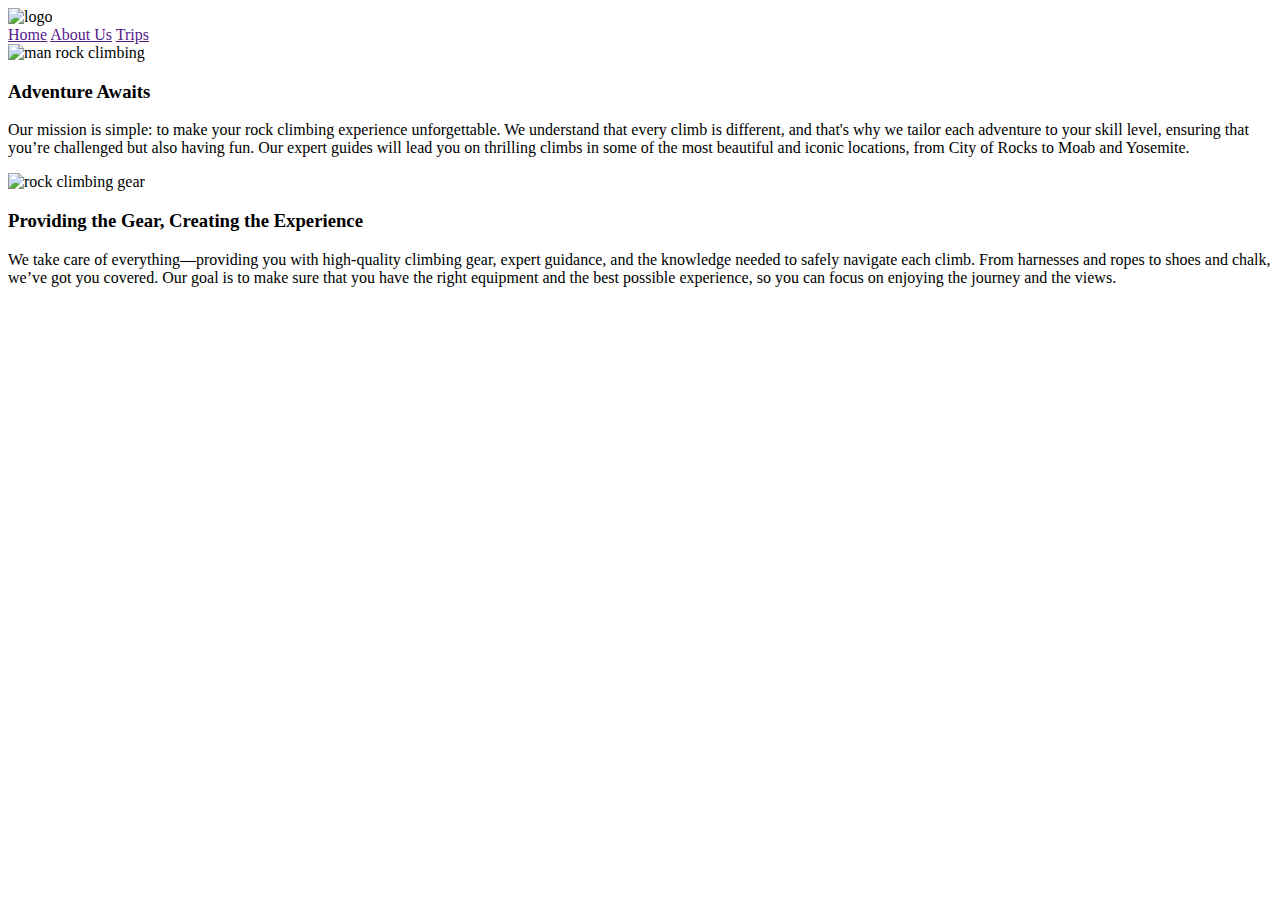
==== index.html @ cc7f51f1 "adding index file" ====
<!DOCTYPE html>
<html lang="en">
<head>
    <meta charset="UTF-8">
    <meta name="viewport" content="width=device-width, initial-scale=1.0">
    <title>Document</title>
</head>
<body>
    <header>
        <img src="/personalsite/personalsiteimages/logo-image.jpg" alt="logo">
        <nav>
            <a href="">Home</a>
            <a href="">About Us</a>
            <a href="">Trips</a>
        </nav>
    </header>
    <div>
        <img src="/personalsite/personalsiteimages/home-hero-image.webp" alt="man rock climbing">
        <div>
            <h3>Adventure Awaits</h3>
            <p>Our mission is simple: to make your rock climbing experience unforgettable. We understand that every climb is different, and that's why we tailor each adventure to your skill level, ensuring that you’re challenged but also having fun. Our expert guides will lead you on thrilling climbs in some of the most beautiful and iconic locations, from City of Rocks to Moab and Yosemite.</p>
        </div>
    </div>
    <div>
        <img src="/personalsite/personalsiteimages/home-gear-image.jpeg" alt="rock climbing gear">
        <div>
            <h3>Providing the Gear, Creating the Experience</h3>
            <p>We take care of everything—providing you with high-quality climbing gear, expert guidance, and the knowledge needed to safely navigate each climb. From harnesses and ropes to shoes and chalk, we’ve got you covered. Our goal is to make sure that you have the right equipment and the best possible experience, so you can focus on enjoying the journey and the views.</p>
        </div>
    </div>
</body>
</html>
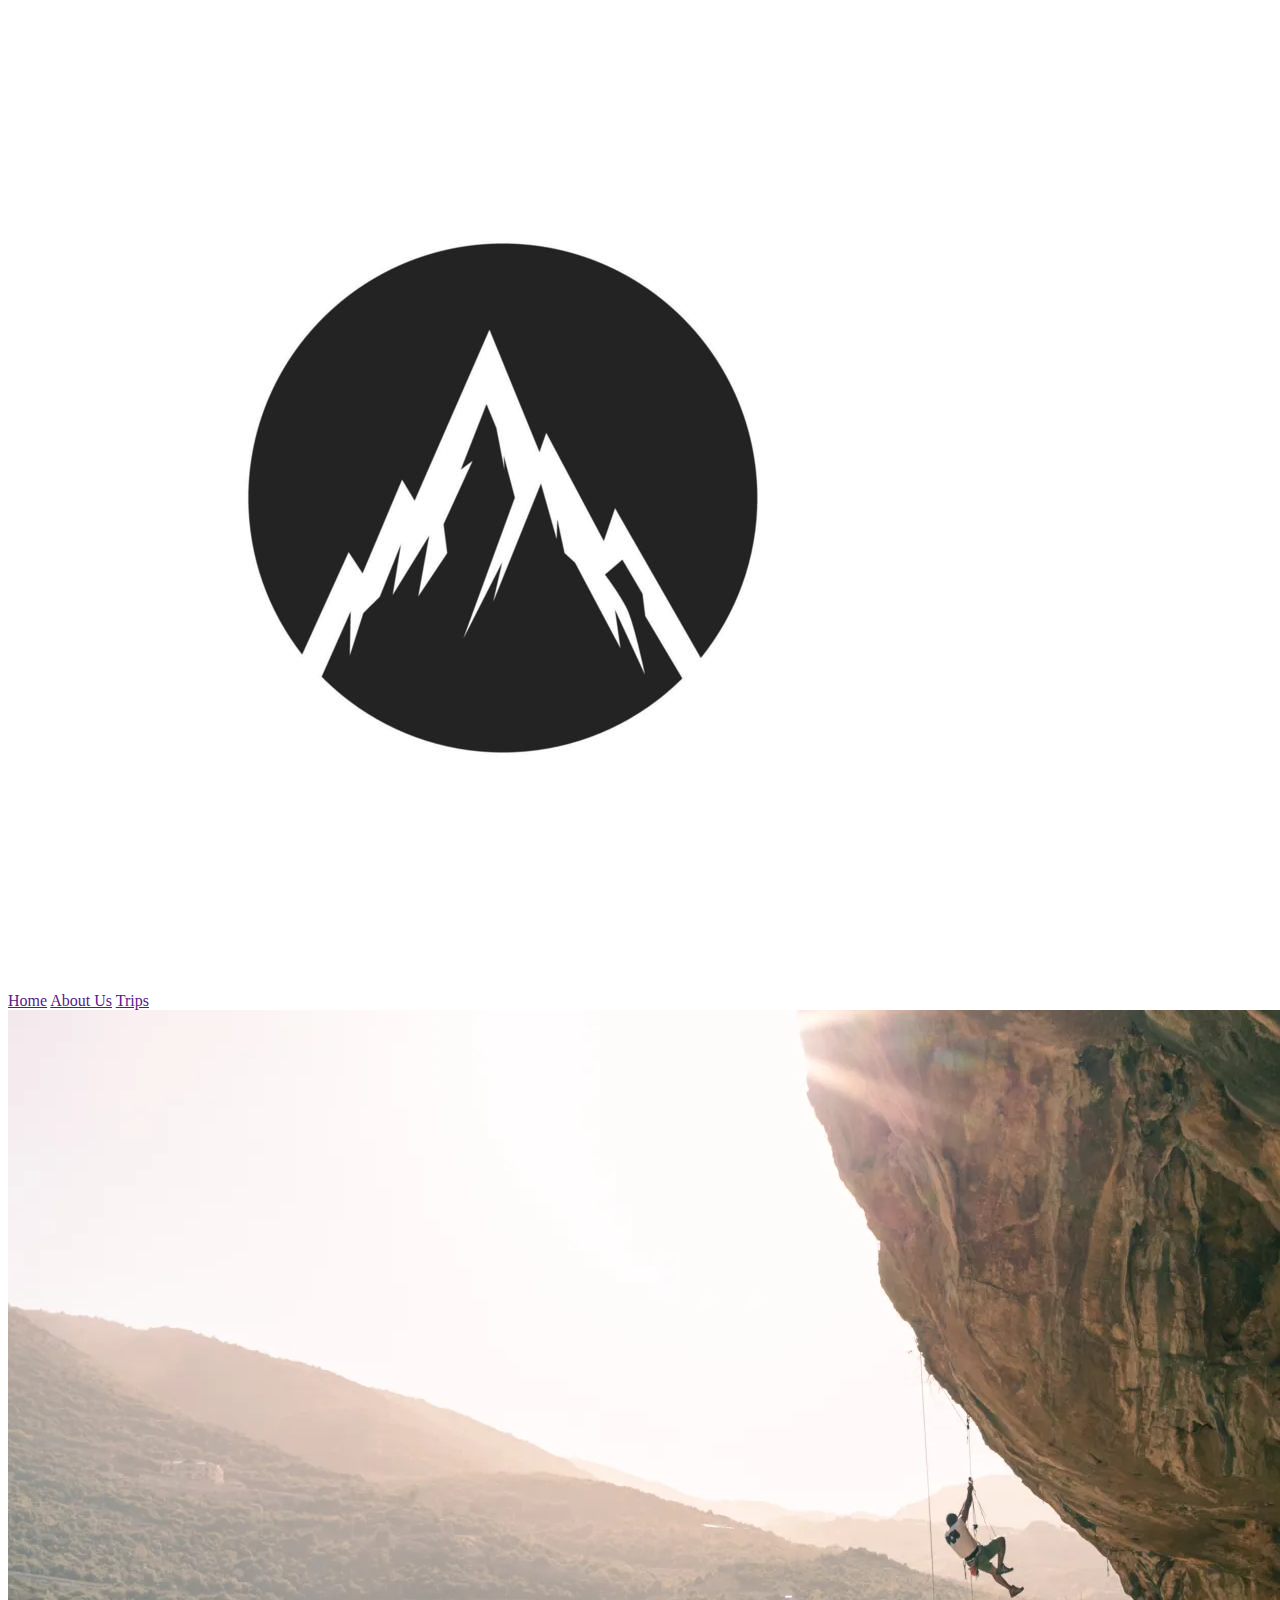
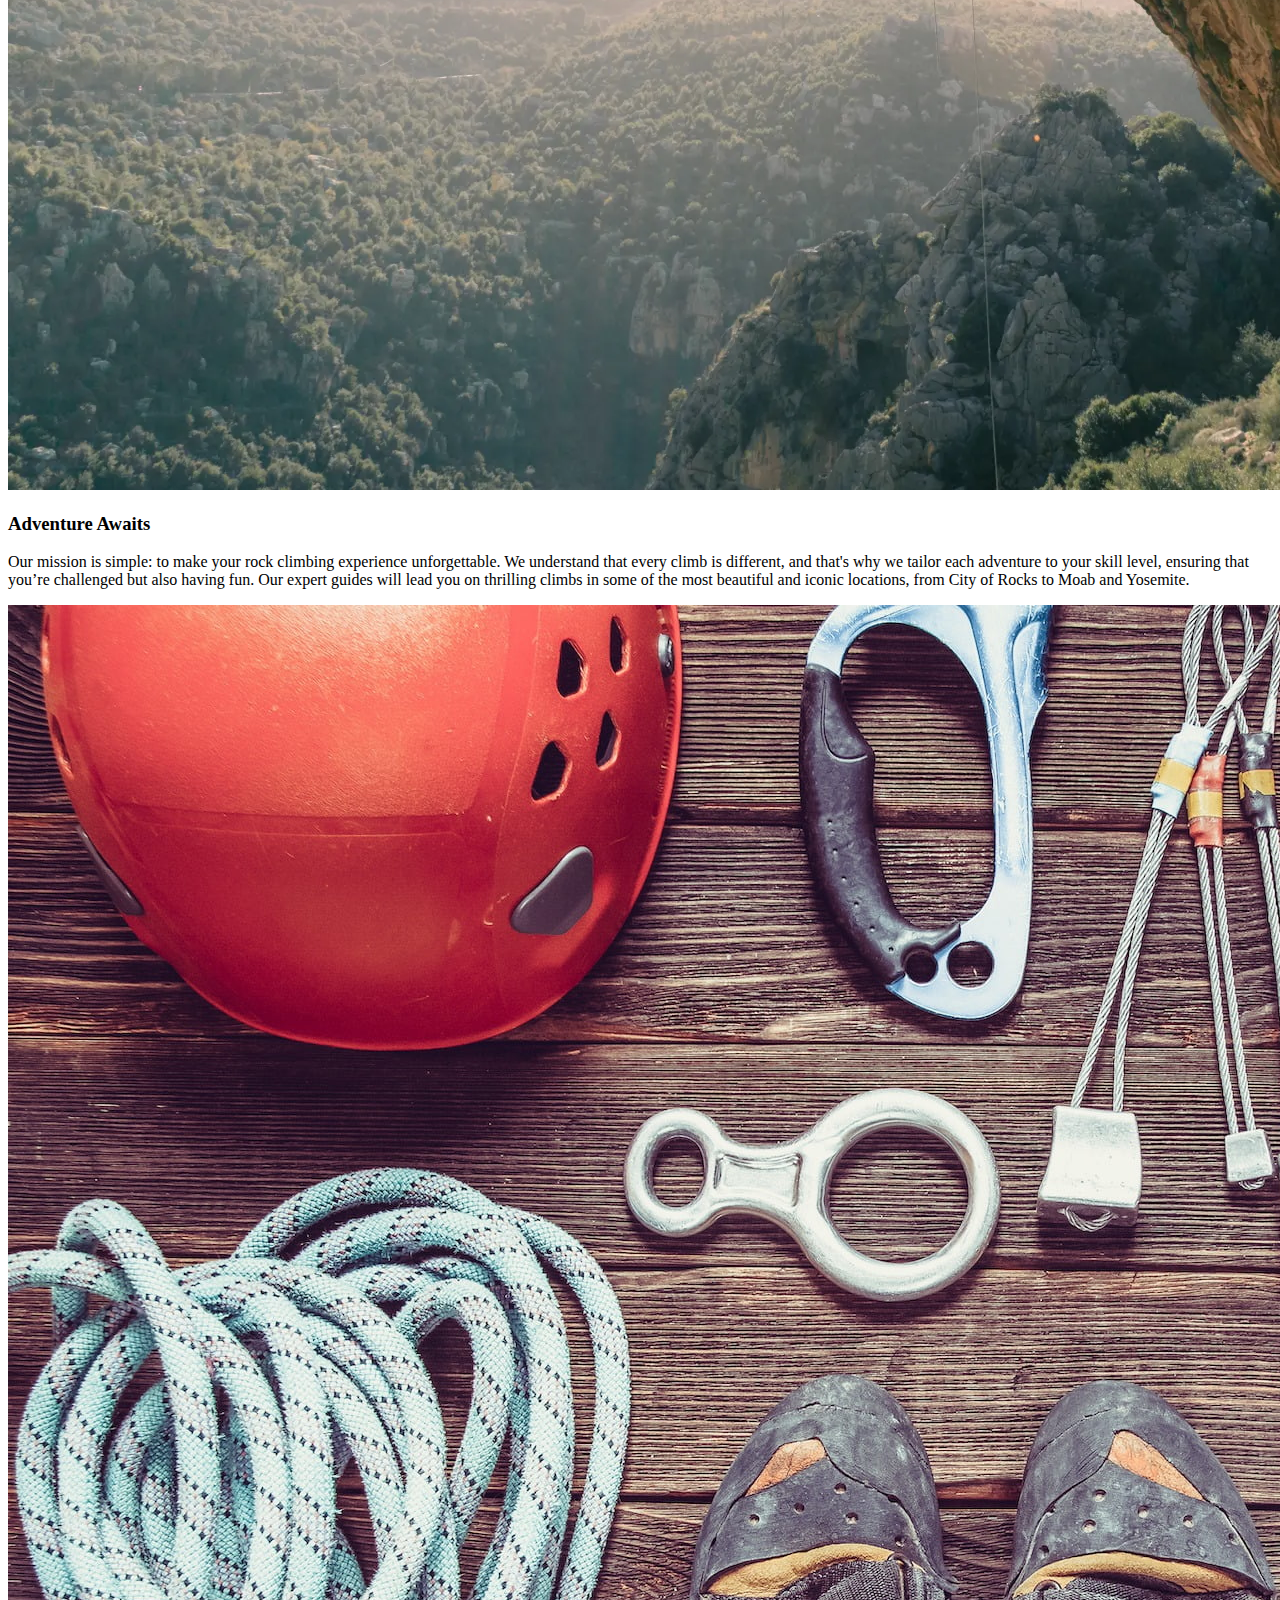
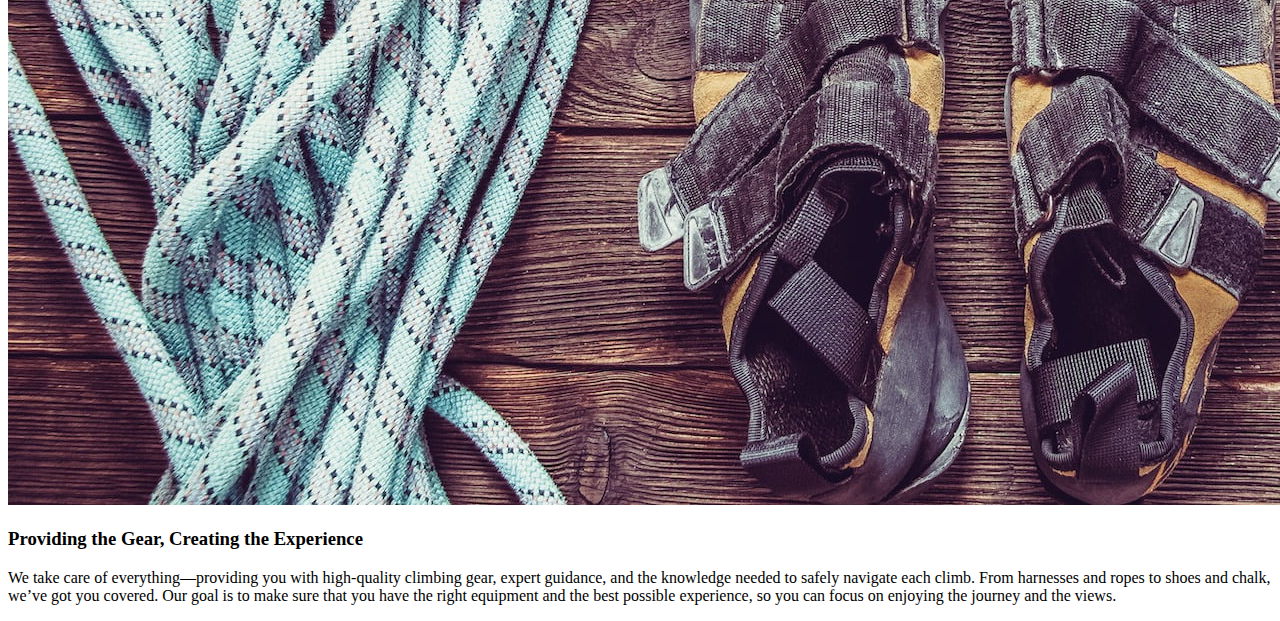
==== commit 2f209f87: "added images" ====
--- a/index.html
+++ b/index.html
@@ -7,7 +7,7 @@
 </head>
 <body>
     <header>
-        <img src="/personalsite/personalsiteimages/logo-image.jpg" alt="logo">
+        <img src="/personalsiteimages/logo-image.jpg" alt="logo">
         <nav>
             <a href="">Home</a>
             <a href="">About Us</a>
@@ -15,14 +15,14 @@
         </nav>
     </header>
     <div>
-        <img src="/personalsite/personalsiteimages/home-hero-image.webp" alt="man rock climbing">
+        <img src="/personalsiteimages/home-hero-image.webp" alt="man rock climbing">
         <div>
             <h3>Adventure Awaits</h3>
             <p>Our mission is simple: to make your rock climbing experience unforgettable. We understand that every climb is different, and that's why we tailor each adventure to your skill level, ensuring that you’re challenged but also having fun. Our expert guides will lead you on thrilling climbs in some of the most beautiful and iconic locations, from City of Rocks to Moab and Yosemite.</p>
         </div>
     </div>
     <div>
-        <img src="/personalsite/personalsiteimages/home-gear-image.jpeg" alt="rock climbing gear">
+        <img src="/personalsiteimages/home-gear-image.jpeg" alt="rock climbing gear">
         <div>
             <h3>Providing the Gear, Creating the Experience</h3>
             <p>We take care of everything—providing you with high-quality climbing gear, expert guidance, and the knowledge needed to safely navigate each climb. From harnesses and ropes to shoes and chalk, we’ve got you covered. Our goal is to make sure that you have the right equipment and the best possible experience, so you can focus on enjoying the journey and the views.</p>
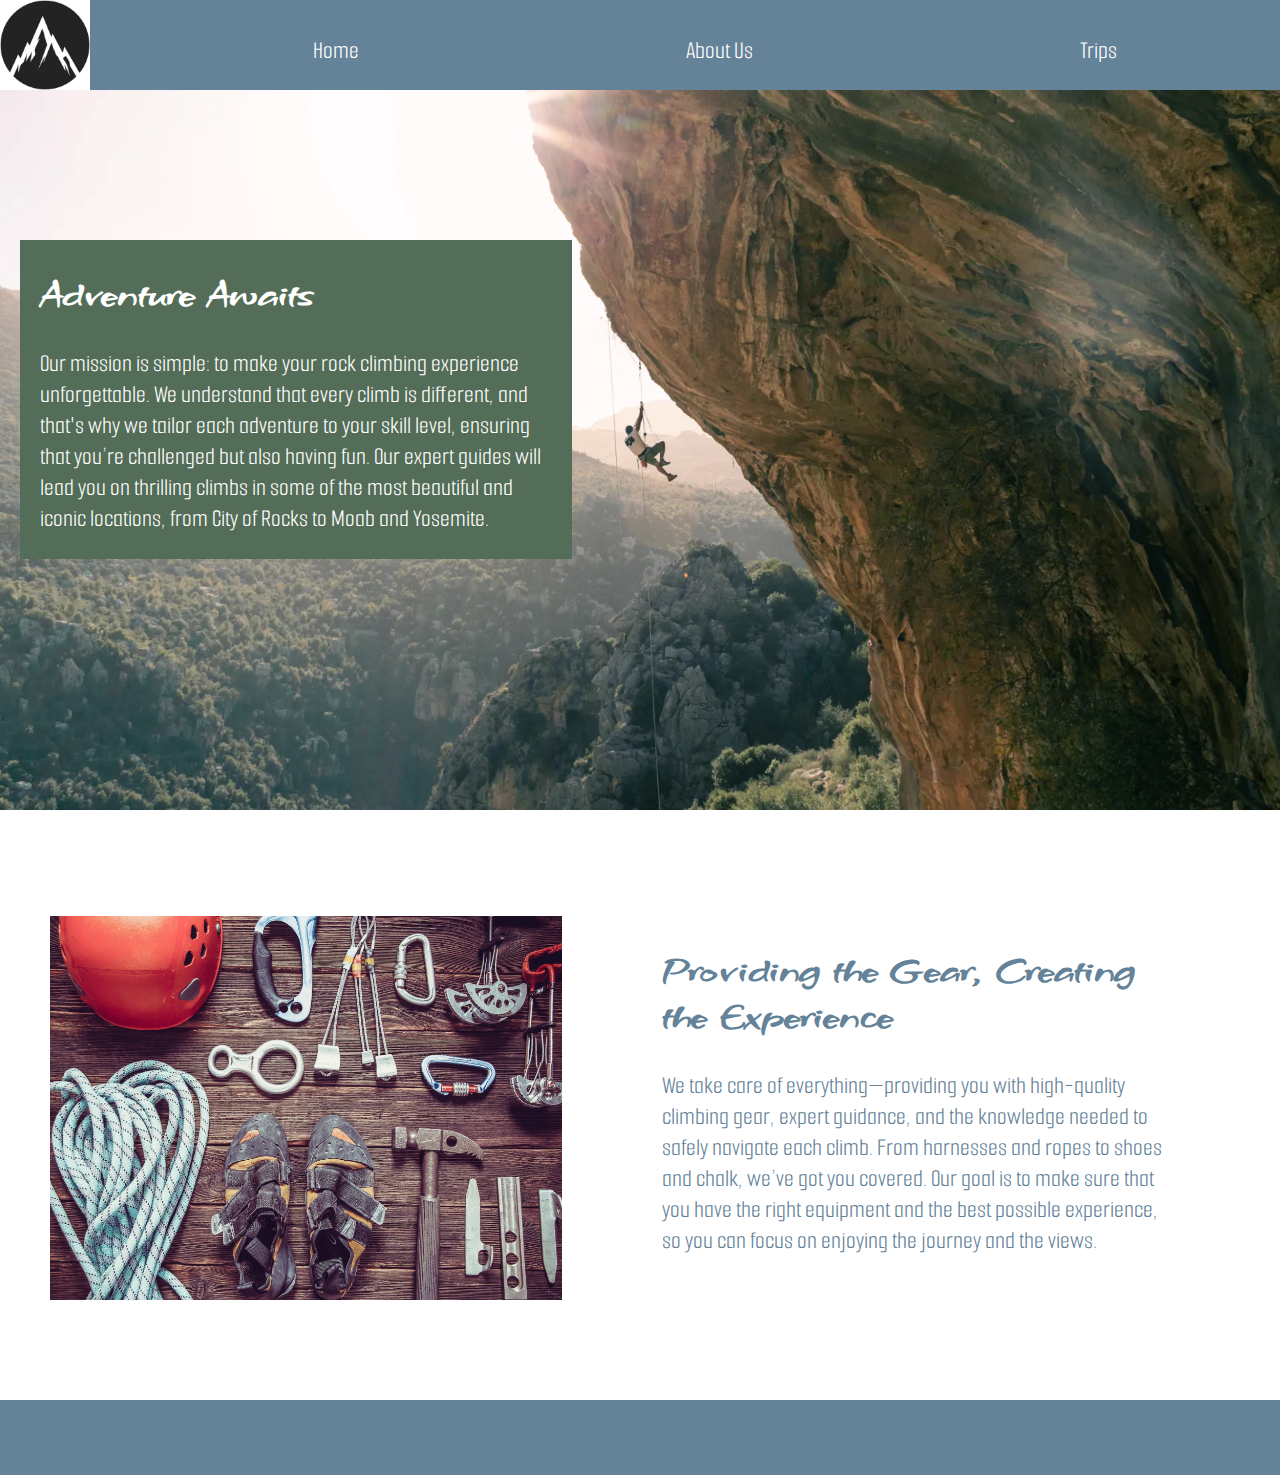
==== commit 4fc96cc8: "update html" ====
--- a/index.html
+++ b/index.html
@@ -4,29 +4,35 @@
     <meta charset="UTF-8">
     <meta name="viewport" content="width=device-width, initial-scale=1.0">
     <title>Document</title>
+    <link rel="stylesheet" href="styles.css">
 </head>
 <body>
-    <header>
-        <img src="/personalsiteimages/logo-image.jpg" alt="logo">
-        <nav>
-            <a href="">Home</a>
-            <a href="">About Us</a>
-            <a href="">Trips</a>
-        </nav>
-    </header>
-    <div>
-        <img src="/personalsiteimages/home-hero-image.webp" alt="man rock climbing">
-        <div>
-            <h3>Adventure Awaits</h3>
-            <p>Our mission is simple: to make your rock climbing experience unforgettable. We understand that every climb is different, and that's why we tailor each adventure to your skill level, ensuring that you’re challenged but also having fun. Our expert guides will lead you on thrilling climbs in some of the most beautiful and iconic locations, from City of Rocks to Moab and Yosemite.</p>
+    <div id="wrapper">
+        <header>
+            <img class="logo" src="personalsiteimages/logo-image-cropped.jpg" alt="Vertical Ventures logo">
+            <nav>
+                <a href="">Home</a>
+                <a href="">About Us</a>
+                <a href="">Trips</a>
+            </nav>
+        </header>
+        <div id="hero_container">
+            <img src="personalsiteimages/home-hero-image.webp" alt="man rock climbing" id="hero-img">
+            <div id="paragraph-1">
+                <h2>Adventure Awaits</h2>
+                <p>Our mission is simple: to make your rock climbing experience unforgettable. We understand that every climb is different, and that's why we tailor each adventure to your skill level, ensuring that you’re challenged but also having fun. Our expert guides will lead you on thrilling climbs in some of the most beautiful and iconic locations, from City of Rocks to Moab and Yosemite.</p>
+            </div>
         </div>
-    </div>
-    <div>
-        <img src="/personalsiteimages/home-gear-image.jpeg" alt="rock climbing gear">
-        <div>
-            <h3>Providing the Gear, Creating the Experience</h3>
-            <p>We take care of everything—providing you with high-quality climbing gear, expert guidance, and the knowledge needed to safely navigate each climb. From harnesses and ropes to shoes and chalk, we’ve got you covered. Our goal is to make sure that you have the right equipment and the best possible experience, so you can focus on enjoying the journey and the views.</p>
+        <div id="containter-2">
+            <img src="personalsiteimages/home-gear-image.jpeg" alt="rock climbing gear" id="gear-img">
+            <div id="paragraph-2">
+                <h2>Providing the Gear, Creating the Experience</h2>
+                <p>We take care of everything—providing you with high-quality climbing gear, expert guidance, and the knowledge needed to safely navigate each climb. From harnesses and ropes to shoes and chalk, we’ve got you covered. Our goal is to make sure that you have the right equipment and the best possible experience, so you can focus on enjoying the journey and the views.</p>
+            </div>
         </div>
+        <footer>
+
+        </footer>
     </div>
 </body>
 </html>--- a/styles.css
+++ b/styles.css
@@ -0,0 +1,113 @@
+
+@import url('https://fonts.googleapis.com/css2?family=Grechen+Fuemen&family=Smooch+Sans:wght@100..900&display=swap');
+:root {
+  /* change the values below to your colors from your palette */
+  --primary-color: #648298;
+  --secondary-color: #546d58;
+  --accent1-color: #a0835a;
+  --accent2-color: white;
+
+  /* change the values below to your chosen font(s) */
+  --heading-font: Grechen Fuemen;
+  --paragraph-font: Smooch Sans, Helvetica, sans-serif;
+
+  /* these colors below should be chosen from among your palette colors above */
+  --headline-color-on-white: #648298;  /* headlines on a white background */ 
+  --headline-color-on-color: white; /* headlines on a colored background */ 
+  --paragraph-color-on-white: #648298; /* paragraph text on a white background */ 
+  --paragraph-color-on-color: white; /* paragraph text on a colored background */ 
+  --paragraph-background-color: #546d58  ;
+  --nav-link-color: white;
+  --nav-background-color: #648298;
+  --nav-hover-link-color: white;
+  --nav-hover-background-color: #396E94;
+}
+body {
+    margin: 0;
+    font-size: 25px;
+}
+#wrapper {
+    max-width: 1600px;
+    margin: 0 auto;
+    display: grid;
+}
+h1, h2, h3, h4, h5, h6 {
+    font-family: var(--heading-font);
+}
+p {
+    font-family: var(--paragraph-font);
+}
+a {
+    font-family: var(--paragraph-font);
+}
+header {
+    background-color: #648298;
+    display: grid;
+    grid-template-columns: 150px auto;
+    height: 90px;
+}
+nav {
+    display: flex;
+    justify-content: space-around;
+    width: 100%;
+    margin: 0;
+    padding: 0;
+}
+nav a {
+    text-align: center;
+    color: white;
+    text-decoration: none;
+    padding: 35px;
+}
+nav a:hover {
+    background-color: #396E94;
+    color: #daf6fb;
+}
+.logo {
+    height: 90px;
+    
+}
+#hero_container {
+    position: relative;
+}
+#hero-img {
+    width: 100%;
+}
+#paragraph-1 {
+    background-color: #546d58;
+    color: white;
+    position: absolute;
+    top: 150px;
+    left: 20px;
+    width: 40%;
+    padding-left: 20px;
+    padding-right: 20px;
+}
+#container-2 {
+    display: flex;
+    gap: 50px;
+}
+#gear-img {
+    float: left;
+    width: 40%;
+    margin: 50px;
+    margin-top: 100px;
+    margin-bottom: 100px;
+}
+#paragraph-2 {
+    float: left;
+    width: 40%;
+    margin: 50px;
+    color: #648298;
+    margin-top: 100px;
+    margin-bottom: 100px;
+}
+#container-2:after {
+    content: "";
+    display: table;
+    clear: both;
+}
+footer {
+    background-color: #648298;
+    height: 75px;
+}
